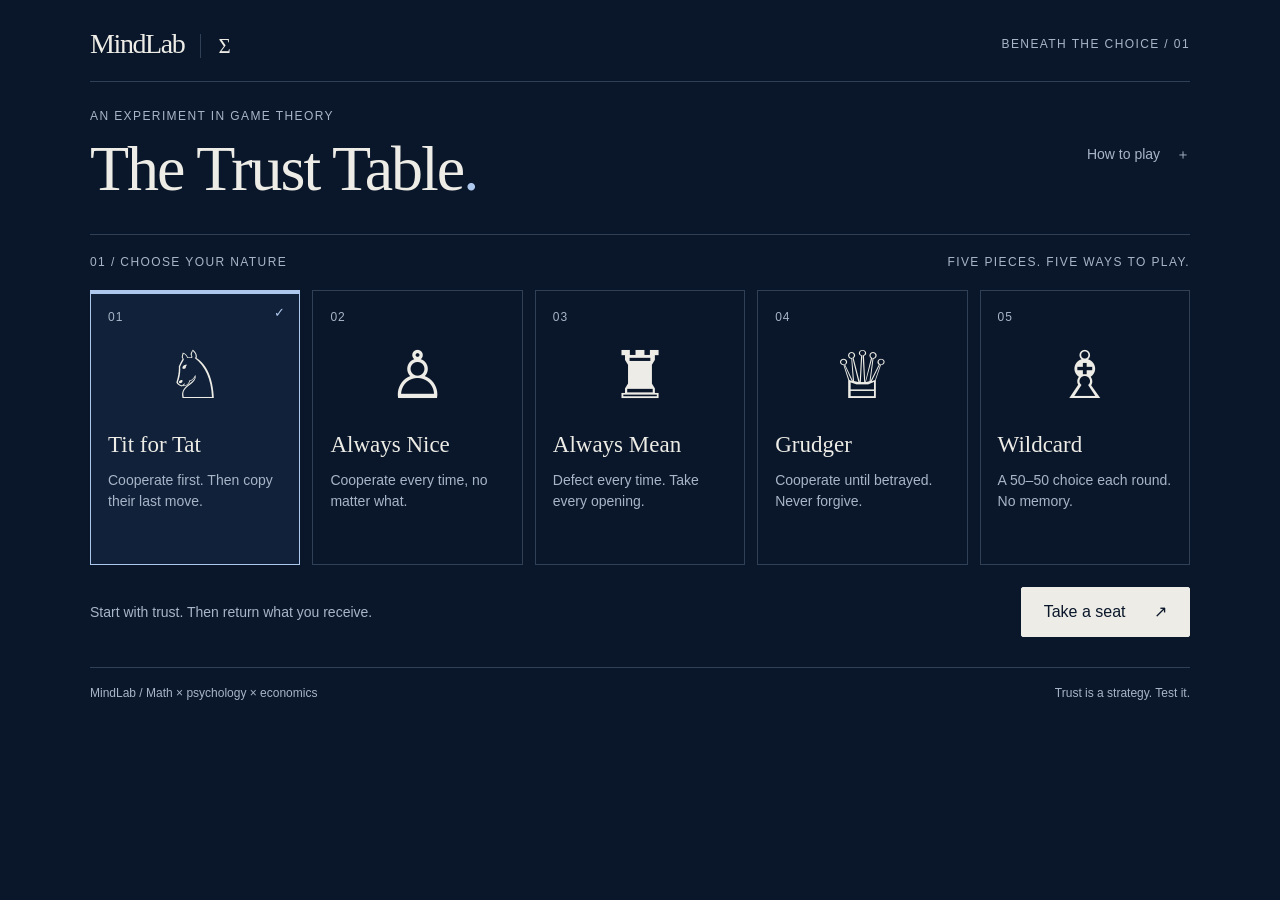
==== game/index.html @ 28acf5f8 "Replace the data lab with The Trust Table Adds the game under game/ exactly as downloaded — index.ht" ====
<!doctype html>
<html lang="en">
<head>
  <meta charset="utf-8"><meta name="viewport" content="width=device-width, initial-scale=1">
  <title>The Trust Table · MindLab</title>
  <meta name="description" content="Five personalities. Twelve encounters. Discover the game theory behind trust at MindLab.">
  <link rel="stylesheet" href="styles.css">
  <script src="engine.js" defer></script><script src="game.js" defer></script>
</head>
<body>
<main class="game">
  <header class="masthead"><a class="brand" href="./" aria-label="MindLab home">MindLab<span class="brand-symbol">Σ</span></a><span class="eyebrow">Beneath the choice / 01</span></header>
  <section class="heading"><div><p class="eyebrow">An experiment in game theory</p><h1>The Trust Table<span>.</span></h1></div><button class="text-button" id="rules-toggle" aria-expanded="false" aria-controls="rules">How to play <span aria-hidden="true">＋</span></button></section>
  <section class="rules" id="rules" hidden><h2>Not chess. A game of choices.</h2><p>Two students share a project. Each round, both secretly choose to <strong>cooperate</strong> (contribute) or <strong>defect</strong> (take advantage). Your piece follows the strategy you choose. Both moves are decided before either is revealed.</p><div class="payoffs"><div><span>Both cooperate</span><strong>3 / 3</strong></div><div><span>You defect, they cooperate</span><strong>5 / 0</strong></div><div><span>You cooperate, they defect</span><strong>0 / 5</strong></div><div><span>Both defect</span><strong>1 / 1</strong></div></div><p class="small">Scores are you / opponent. This simplified model is the repeated Prisoner’s Dilemma. Pieces are personalities, not chess moves. No strategy always wins.</p></section>
  <section id="selection"><div class="section-label"><span>01 / Choose your nature</span><span>Five pieces. Five ways to play.</span></div><div id="strategies" class="strategies" role="group" aria-label="Choose your strategy"></div><div class="start-row"><p id="selection-note">Start with trust. Then return what you receive.</p><button class="primary" id="start">Take a seat <span aria-hidden="true">↗</span></button></div></section>
  <section id="match" hidden aria-label="Game table">
    <div class="section-label"><span id="match-label">02 / At the table</span><span id="round-label">Round 00 / 12</span></div>
    <div class="arena">
      <div class="player"><span class="eyebrow">Your piece</span><h2 id="your-name">Tit for Tat</h2><div class="piece large" id="your-piece" aria-hidden="true">♘</div><span class="move" id="your-move">Ready</span><div class="score"><strong id="your-score">0</strong><span>points</span></div></div>
      <div class="table-center"><span class="eyebrow">The exchange</span><div class="exchange" id="exchange" aria-hidden="true">⇄</div><p id="round-story">A stranger takes the other seat.<br>What happens when your rules meet theirs?</p><span class="small" id="gains">12 rounds · simultaneous choices</span></div>
      <div class="player opponent"><span class="eyebrow">Across the table</span><h2 id="opponent-name">Unknown</h2><div class="piece large" id="opponent-piece" aria-hidden="true">♟</div><span class="move" id="opponent-move">Ready</span><div class="score"><strong id="opponent-score">0</strong><span>points</span></div></div>
    </div>
    <div class="history" aria-label="Round history"><span class="eyebrow">The record</span><div id="history" class="rounds"></div><div class="legend"><span><i class="coop"></i> Cooperate</span><span><i class="defect"></i> Defect</span><span>Top: you · Bottom: opponent</span></div></div>
    <div class="match-controls"><button class="text-button" id="reset">Change piece</button><div><button class="secondary" id="auto">Auto-play</button><button class="primary" id="step">Play a round <span aria-hidden="true">→</span></button></div></div>
    <p class="sr-only" id="announcement" role="status" aria-live="polite"></p>
  </section>
  <section id="results" hidden tabindex="-1"><div class="section-label"><span>03 / Beneath the outcome</span><span id="result-label"></span></div><div class="result-grid"><div><p class="eyebrow" id="reveal-label"></p><h2 id="result-title"></h2><p id="lesson"></p><p class="small" id="math-note"></p></div><div class="counterfactual"><label for="alternative">What if you had chosen…</label><div class="compare-row"><select id="alternative"></select><button id="compare" class="secondary">Compare</button></div><p id="comparison">Replay the same opponent with a different rule.</p><p class="small">Same opponent and random sequence. A reactive opponent responds to your new choices.</p></div></div><button class="primary" id="again">Meet someone new <span aria-hidden="true">↗</span></button></section>
  <footer><span>MindLab / Math × psychology × economics</span><span>Trust is a strategy. Test it.</span></footer>
</main>
<noscript>This game needs JavaScript enabled to run.</noscript>
</body></html>
---- game/styles.css ----
:root{color-scheme:dark;--bg:#0a172a;--panel:#102139;--line:#304057;--ink:#edece6;--muted:#a8b5c8;--blue:#aec8ed;--cooperate:#a6c9c0;--defect:#d9a28d;font-family:Arial,Helvetica,sans-serif;font-size:16px}*{box-sizing:border-box}body{margin:0;background:var(--bg);color:var(--ink)}button,select{font:inherit}button,a,select{-webkit-tap-highlight-color:transparent}button{cursor:pointer}button:disabled{cursor:default;opacity:.4}button:focus-visible,a:focus-visible,select:focus-visible{outline:2px solid var(--blue);outline-offset:5px}button{transition:background .2s,border-color .2s,transform .2s}button:hover:not(:disabled){border-color:var(--blue)}[hidden]{display:none!important}.game{max-width:1180px;margin:auto;padding:28px 40px 20px}.masthead{display:flex;align-items:center;justify-content:space-between;padding-bottom:21px;border-bottom:1px solid var(--line)}.brand{font-family:Georgia,'Times New Roman',serif;font-size:28px;letter-spacing:-1.4px;text-decoration:none;color:var(--ink)}.brand-symbol{font-size:21px;margin-left:16px;border-left:1px solid var(--line);padding-left:17px}.eyebrow,.section-label{font-size:12px;letter-spacing:1.4px;text-transform:uppercase;color:var(--muted);line-height:1.7}.heading{display:flex;justify-content:space-between;align-items:center;padding:24px 0 30px}.heading p{margin:0 0 8px}h1{font-family:Georgia,'Times New Roman',serif;font-weight:400;font-size:clamp(38px,5.3vw,64px);line-height:1.08;letter-spacing:-2px;margin:0}h1>span{color:var(--blue)}h2{font-family:Georgia,'Times New Roman',serif;font-weight:400;font-size:27px;line-height:1.2;margin:12px 0}p{line-height:1.6;color:var(--muted)}.text-button{border:0;background:transparent;color:var(--muted);padding:12px 0;font-size:14px}.text-button span{margin-left:12px}.section-label{display:flex;justify-content:space-between;border-top:1px solid var(--line);padding:17px 0 18px;gap:12px;font-size:12px}.strategies{display:grid;grid-template-columns:repeat(5,1fr);gap:12px}.strategy{position:relative;background:transparent;border:1px solid var(--line);text-align:left;color:var(--ink);padding:19px 17px 23px;min-height:275px;display:flex;flex-direction:column;align-items:flex-start}.strategy[aria-pressed=true]{background:var(--panel);border-color:var(--blue);box-shadow:inset 0 3px 0 var(--blue)}.strategy .number{font-size:12px;color:var(--muted);letter-spacing:1px}.piece{font-family:'DejaVu Sans','Segoe UI Symbol','Apple Symbols',serif;line-height:1;font-weight:400}.strategy .piece{font-size:66px;align-self:center;margin:19px 0 23px;color:var(--ink)}.strategy strong{font-family:Georgia,'Times New Roman',serif;font-weight:400;font-size:23px;display:block;margin-bottom:12px}.strategy .description{font-size:14px;line-height:1.5;color:var(--muted)}.strategy .selected-mark{position:absolute;right:14px;top:14px;font-size:13px;color:var(--blue);opacity:0}.strategy[aria-pressed=true] .selected-mark{opacity:1}.start-row{display:flex;align-items:center;justify-content:space-between;gap:20px;padding:22px 0 30px}.start-row p{font-size:14px}.primary,.secondary{border:1px solid var(--line);padding:14px 22px;min-height:48px;border-radius:2px;line-height:1.2}.primary{background:var(--ink);border-color:var(--ink);color:var(--bg)}.primary:hover:not(:disabled){background:var(--blue)}.primary span{margin-left:24px}.secondary{background:transparent;color:var(--ink)}.rules{border:1px solid var(--line);padding:21px 25px;margin-bottom:25px}.rules h2{margin-top:0}.rules p{max-width:850px}.payoffs{display:grid;grid-template-columns:repeat(4,1fr);gap:16px}.payoffs>div{border-top:1px solid var(--line);padding-top:12px;display:flex;flex-direction:column;gap:10px}.payoffs span{font-size:14px;color:var(--muted)}.payoffs strong{font:27px Georgia,serif}.small{font-size:13px;line-height:1.6;color:var(--muted)}.arena{display:grid;grid-template-columns:1fr 1.12fr 1fr;background:var(--panel);border:1px solid var(--line);padding:26px 22px 23px;min-height:333px}.player{text-align:center}.player h2{font-size:26px;margin:9px 0 15px}.large{font-size:91px;color:var(--ink);display:block;transition:transform .35s}.opponent .large{color:var(--blue)}.move{display:block;font-size:13px;letter-spacing:1px;text-transform:uppercase;margin:13px auto 0;color:var(--muted);min-height:20px}.move[data-move=C]{color:var(--cooperate)}.move[data-move=D]{color:var(--defect)}.score{display:flex;align-items:baseline;justify-content:center;gap:9px;margin-top:12px}.score strong{font:38px Georgia,serif;font-variant-numeric:tabular-nums}.score span{font-size:13px;color:var(--muted)}.table-center{display:flex;flex-direction:column;align-items:center;justify-content:center;text-align:center;border-left:1px solid var(--line);border-right:1px solid var(--line);padding:0 20px}.exchange{font:48px Georgia,serif;color:var(--blue);margin:18px 0 4px}.table-center p{font-family:Georgia,serif;font-size:20px;line-height:1.45;margin:10px 0 18px;color:var(--ink)}.history{padding:20px 0}.rounds{display:grid;grid-template-columns:repeat(12,1fr);gap:9px;margin:13px 0}.round-cell{display:flex;flex-direction:column;gap:5px;align-items:center}.round-cell .turn{color:var(--muted);font-size:12px;margin-top:4px}.token{display:block;width:100%;height:15px;background:#16253a;border:1px solid var(--line);transition:background .3s}.token.coop,.legend .coop{background:var(--cooperate);border-color:var(--cooperate)}.token.defect,.legend .defect{background:var(--defect);border-color:var(--defect)}.legend{display:flex;gap:19px;font-size:12px;color:var(--muted);flex-wrap:wrap}.legend span{display:flex;align-items:center;gap:6px}.legend i{display:inline-block;width:8px;height:8px}.legend span:last-child{margin-left:auto}.match-controls{display:flex;align-items:center;justify-content:space-between;gap:16px;padding:5px 0 26px}.match-controls>div{display:flex;gap:10px}.result-grid{display:grid;grid-template-columns:1.15fr 1fr;gap:45px;padding:0 0 24px}.result-grid h2{font-size:36px;letter-spacing:-.7px}.counterfactual{border-left:1px solid var(--line);padding-left:30px;padding-top:14px}.counterfactual label{display:block;font-family:Georgia,serif;font-size:23px;margin-bottom:20px}.compare-row{display:flex;gap:10px}.compare-row select{min-width:0;flex:1;background:var(--panel);color:var(--ink);border:1px solid var(--line);padding:12px;font-size:14px}.counterfactual p{font-size:15px}.counterfactual .small{font-size:12px}#results{padding-bottom:28px;scroll-margin-top:16px}footer{display:flex;justify-content:space-between;gap:15px;border-top:1px solid var(--line);padding-top:18px;font-size:12px;color:var(--muted)}.sr-only{position:absolute;width:1px;height:1px;overflow:hidden;clip:rect(0,0,0,0);white-space:nowrap}.pulse{animation:step .5s ease}@keyframes step{50%{transform:translateY(-9px)}}@media(prefers-reduced-motion:reduce){*,*:before,*:after{animation:none!important;transition:none!important}}@media(max-width:800px){.game{padding:22px}.strategies{gap:8px}.strategy{padding:15px 11px;min-height:270px}.strategy strong{font-size:20px}.strategy .piece{font-size:55px}.strategy .description{font-size:14px}.result-grid{gap:24px}.counterfactual{padding-left:20px}.heading{padding:24px 0}.masthead>.eyebrow{font-size:10px}}@media(max-width:600px){.game{padding:18px 16px}.masthead>.eyebrow{letter-spacing:1px}.brand{font-size:25px}.brand-symbol{display:none}.heading{align-items:flex-end;gap:10px}.heading .eyebrow{font-size:10px;letter-spacing:1px}h1{font-size:39px;letter-spacing:-1.5px}.heading .text-button{font-size:12px;white-space:nowrap;padding-bottom:5px}.strategies{grid-template-columns:repeat(2,1fr);gap:10px}.strategy{min-height:195px;padding:14px}.strategy .piece{margin:6px 0 12px;font-size:49px}.strategy strong{font-size:23px;margin-bottom:8px}.strategy:last-child{grid-column:1/-1;min-height:115px;display:grid;grid-template-columns:64px 1fr;column-gap:10px}.strategy:last-child .number{display:none}.strategy:last-child .piece{grid-column:1;grid-row:1/3;align-self:center;margin:0}.strategy:last-child strong{grid-column:2;align-self:end}.strategy:last-child .description{grid-column:2}.section-label{font-size:10px;letter-spacing:1px}.section-label span:last-child{text-align:right}.start-row{align-items:flex-start}.start-row p{margin:0;max-width:45%;font-size:13px}.primary,.secondary{padding:13px 16px;font-size:14px}.primary span{margin-left:12px}.arena{padding:20px 9px;grid-template-columns:1fr 1.05fr 1fr;min-height:285px}.player .eyebrow,.table-center .eyebrow{font-size:9px;letter-spacing:1px}.player h2{font-size:20px;min-height:46px;margin:10px 0}.large{font-size:66px}.table-center{padding:0 10px}.table-center p{font-size:16px}.exchange{font-size:32px;margin:12px 0 0}.table-center .small{font-size:11px}.move{font-size:10px;letter-spacing:.6px}.score strong{font-size:31px}.score span{font-size:11px}.rounds{gap:5px}.token{height:12px}.legend{gap:10px;font-size:11px}.legend span:last-child{margin-left:0}.match-controls>div{gap:7px}.match-controls .text-button{font-size:12px}.result-grid{grid-template-columns:1fr;gap:10px}.counterfactual{border-left:0;border-top:1px solid var(--line);padding:20px 0 0}.payoffs{grid-template-columns:repeat(2,1fr)}.rules{padding:18px}.result-grid h2{font-size:31px}footer{font-size:10px;line-height:1.6}footer span:last-child{text-align:right}}
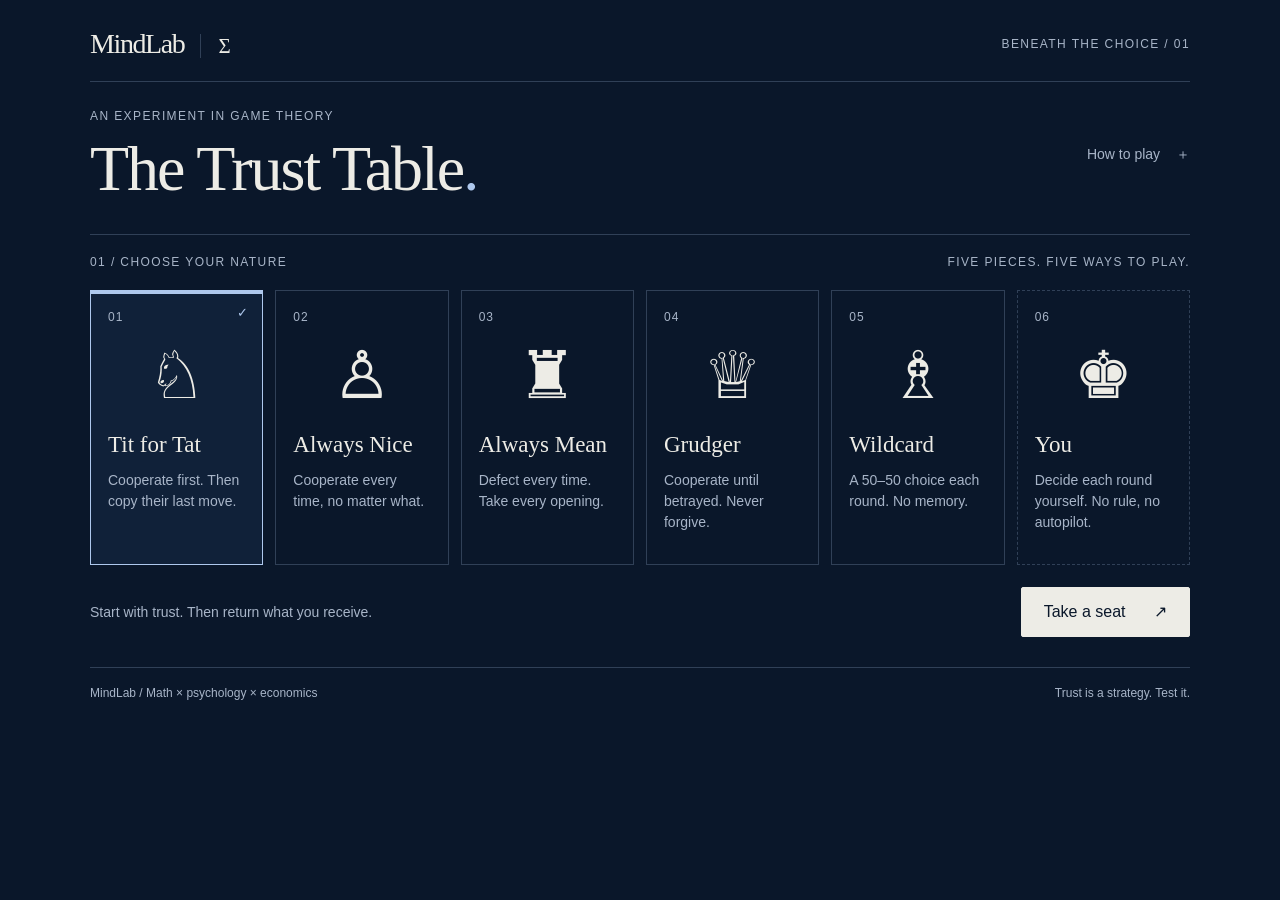
==== commit 7c60f089: "Trust Table: add a play-yourself mode Adds a sixth option where you choose cooperate or defect each " ====
--- a/game/index.html
+++ b/game/index.html
@@ -21,10 +21,11 @@
       <div class="player opponent"><span class="eyebrow">Across the table</span><h2 id="opponent-name">Unknown</h2><div class="piece large" id="opponent-piece" aria-hidden="true">♟</div><span class="move" id="opponent-move">Ready</span><div class="score"><strong id="opponent-score">0</strong><span>points</span></div></div>
     </div>
     <div class="history" aria-label="Round history"><span class="eyebrow">The record</span><div id="history" class="rounds"></div><div class="legend"><span><i class="coop"></i> Cooperate</span><span><i class="defect"></i> Defect</span><span>Top: you · Bottom: opponent</span></div></div>
+    <div class="choice-row" id="choice-row" hidden><span class="eyebrow">Your move — chosen before you see theirs</span><div><button class="secondary choice" id="choose-c">Cooperate</button><button class="secondary choice" id="choose-d">Defect</button></div></div>
     <div class="match-controls"><button class="text-button" id="reset">Change piece</button><div><button class="secondary" id="auto">Auto-play</button><button class="primary" id="step">Play a round <span aria-hidden="true">→</span></button></div></div>
     <p class="sr-only" id="announcement" role="status" aria-live="polite"></p>
   </section>
-  <section id="results" hidden tabindex="-1"><div class="section-label"><span>03 / Beneath the outcome</span><span id="result-label"></span></div><div class="result-grid"><div><p class="eyebrow" id="reveal-label"></p><h2 id="result-title"></h2><p id="lesson"></p><p class="small" id="math-note"></p></div><div class="counterfactual"><label for="alternative">What if you had chosen…</label><div class="compare-row"><select id="alternative"></select><button id="compare" class="secondary">Compare</button></div><p id="comparison">Replay the same opponent with a different rule.</p><p class="small">Same opponent and random sequence. A reactive opponent responds to your new choices.</p></div></div><button class="primary" id="again">Meet someone new <span aria-hidden="true">↗</span></button></section>
+  <section id="results" hidden tabindex="-1"><div class="section-label"><span>03 / Beneath the outcome</span><span id="result-label"></span></div><div class="result-grid"><div><p class="eyebrow" id="reveal-label"></p><h2 id="result-title"></h2><p id="lesson"></p><p class="small" id="math-note"></p><p class="reveal-rule" id="your-rule" hidden></p></div><div class="counterfactual"><label for="alternative">What if you had chosen…</label><div class="compare-row"><select id="alternative"></select><button id="compare" class="secondary">Compare</button></div><p id="comparison">Replay the same opponent with a different rule.</p><p class="small">Same opponent and random sequence. A reactive opponent responds to your new choices.</p></div></div><button class="primary" id="again">Meet someone new <span aria-hidden="true">↗</span></button></section>
   <footer><span>MindLab / Math × psychology × economics</span><span>Trust is a strategy. Test it.</span></footer>
 </main>
 <noscript>This game needs JavaScript enabled to run.</noscript>
--- a/game/styles.css
+++ b/game/styles.css
@@ -1 +1,13 @@
-:root{color-scheme:dark;--bg:#0a172a;--panel:#102139;--line:#304057;--ink:#edece6;--muted:#a8b5c8;--blue:#aec8ed;--cooperate:#a6c9c0;--defect:#d9a28d;font-family:Arial,Helvetica,sans-serif;font-size:16px}*{box-sizing:border-box}body{margin:0;background:var(--bg);color:var(--ink)}button,select{font:inherit}button,a,select{-webkit-tap-highlight-color:transparent}button{cursor:pointer}button:disabled{cursor:default;opacity:.4}button:focus-visible,a:focus-visible,select:focus-visible{outline:2px solid var(--blue);outline-offset:5px}button{transition:background .2s,border-color .2s,transform .2s}button:hover:not(:disabled){border-color:var(--blue)}[hidden]{display:none!important}.game{max-width:1180px;margin:auto;padding:28px 40px 20px}.masthead{display:flex;align-items:center;justify-content:space-between;padding-bottom:21px;border-bottom:1px solid var(--line)}.brand{font-family:Georgia,'Times New Roman',serif;font-size:28px;letter-spacing:-1.4px;text-decoration:none;color:var(--ink)}.brand-symbol{font-size:21px;margin-left:16px;border-left:1px solid var(--line);padding-left:17px}.eyebrow,.section-label{font-size:12px;letter-spacing:1.4px;text-transform:uppercase;color:var(--muted);line-height:1.7}.heading{display:flex;justify-content:space-between;align-items:center;padding:24px 0 30px}.heading p{margin:0 0 8px}h1{font-family:Georgia,'Times New Roman',serif;font-weight:400;font-size:clamp(38px,5.3vw,64px);line-height:1.08;letter-spacing:-2px;margin:0}h1>span{color:var(--blue)}h2{font-family:Georgia,'Times New Roman',serif;font-weight:400;font-size:27px;line-height:1.2;margin:12px 0}p{line-height:1.6;color:var(--muted)}.text-button{border:0;background:transparent;color:var(--muted);padding:12px 0;font-size:14px}.text-button span{margin-left:12px}.section-label{display:flex;justify-content:space-between;border-top:1px solid var(--line);padding:17px 0 18px;gap:12px;font-size:12px}.strategies{display:grid;grid-template-columns:repeat(5,1fr);gap:12px}.strategy{position:relative;background:transparent;border:1px solid var(--line);text-align:left;color:var(--ink);padding:19px 17px 23px;min-height:275px;display:flex;flex-direction:column;align-items:flex-start}.strategy[aria-pressed=true]{background:var(--panel);border-color:var(--blue);box-shadow:inset 0 3px 0 var(--blue)}.strategy .number{font-size:12px;color:var(--muted);letter-spacing:1px}.piece{font-family:'DejaVu Sans','Segoe UI Symbol','Apple Symbols',serif;line-height:1;font-weight:400}.strategy .piece{font-size:66px;align-self:center;margin:19px 0 23px;color:var(--ink)}.strategy strong{font-family:Georgia,'Times New Roman',serif;font-weight:400;font-size:23px;display:block;margin-bottom:12px}.strategy .description{font-size:14px;line-height:1.5;color:var(--muted)}.strategy .selected-mark{position:absolute;right:14px;top:14px;font-size:13px;color:var(--blue);opacity:0}.strategy[aria-pressed=true] .selected-mark{opacity:1}.start-row{display:flex;align-items:center;justify-content:space-between;gap:20px;padding:22px 0 30px}.start-row p{font-size:14px}.primary,.secondary{border:1px solid var(--line);padding:14px 22px;min-height:48px;border-radius:2px;line-height:1.2}.primary{background:var(--ink);border-color:var(--ink);color:var(--bg)}.primary:hover:not(:disabled){background:var(--blue)}.primary span{margin-left:24px}.secondary{background:transparent;color:var(--ink)}.rules{border:1px solid var(--line);padding:21px 25px;margin-bottom:25px}.rules h2{margin-top:0}.rules p{max-width:850px}.payoffs{display:grid;grid-template-columns:repeat(4,1fr);gap:16px}.payoffs>div{border-top:1px solid var(--line);padding-top:12px;display:flex;flex-direction:column;gap:10px}.payoffs span{font-size:14px;color:var(--muted)}.payoffs strong{font:27px Georgia,serif}.small{font-size:13px;line-height:1.6;color:var(--muted)}.arena{display:grid;grid-template-columns:1fr 1.12fr 1fr;background:var(--panel);border:1px solid var(--line);padding:26px 22px 23px;min-height:333px}.player{text-align:center}.player h2{font-size:26px;margin:9px 0 15px}.large{font-size:91px;color:var(--ink);display:block;transition:transform .35s}.opponent .large{color:var(--blue)}.move{display:block;font-size:13px;letter-spacing:1px;text-transform:uppercase;margin:13px auto 0;color:var(--muted);min-height:20px}.move[data-move=C]{color:var(--cooperate)}.move[data-move=D]{color:var(--defect)}.score{display:flex;align-items:baseline;justify-content:center;gap:9px;margin-top:12px}.score strong{font:38px Georgia,serif;font-variant-numeric:tabular-nums}.score span{font-size:13px;color:var(--muted)}.table-center{display:flex;flex-direction:column;align-items:center;justify-content:center;text-align:center;border-left:1px solid var(--line);border-right:1px solid var(--line);padding:0 20px}.exchange{font:48px Georgia,serif;color:var(--blue);margin:18px 0 4px}.table-center p{font-family:Georgia,serif;font-size:20px;line-height:1.45;margin:10px 0 18px;color:var(--ink)}.history{padding:20px 0}.rounds{display:grid;grid-template-columns:repeat(12,1fr);gap:9px;margin:13px 0}.round-cell{display:flex;flex-direction:column;gap:5px;align-items:center}.round-cell .turn{color:var(--muted);font-size:12px;margin-top:4px}.token{display:block;width:100%;height:15px;background:#16253a;border:1px solid var(--line);transition:background .3s}.token.coop,.legend .coop{background:var(--cooperate);border-color:var(--cooperate)}.token.defect,.legend .defect{background:var(--defect);border-color:var(--defect)}.legend{display:flex;gap:19px;font-size:12px;color:var(--muted);flex-wrap:wrap}.legend span{display:flex;align-items:center;gap:6px}.legend i{display:inline-block;width:8px;height:8px}.legend span:last-child{margin-left:auto}.match-controls{display:flex;align-items:center;justify-content:space-between;gap:16px;padding:5px 0 26px}.match-controls>div{display:flex;gap:10px}.result-grid{display:grid;grid-template-columns:1.15fr 1fr;gap:45px;padding:0 0 24px}.result-grid h2{font-size:36px;letter-spacing:-.7px}.counterfactual{border-left:1px solid var(--line);padding-left:30px;padding-top:14px}.counterfactual label{display:block;font-family:Georgia,serif;font-size:23px;margin-bottom:20px}.compare-row{display:flex;gap:10px}.compare-row select{min-width:0;flex:1;background:var(--panel);color:var(--ink);border:1px solid var(--line);padding:12px;font-size:14px}.counterfactual p{font-size:15px}.counterfactual .small{font-size:12px}#results{padding-bottom:28px;scroll-margin-top:16px}footer{display:flex;justify-content:space-between;gap:15px;border-top:1px solid var(--line);padding-top:18px;font-size:12px;color:var(--muted)}.sr-only{position:absolute;width:1px;height:1px;overflow:hidden;clip:rect(0,0,0,0);white-space:nowrap}.pulse{animation:step .5s ease}@keyframes step{50%{transform:translateY(-9px)}}@media(prefers-reduced-motion:reduce){*,*:before,*:after{animation:none!important;transition:none!important}}@media(max-width:800px){.game{padding:22px}.strategies{gap:8px}.strategy{padding:15px 11px;min-height:270px}.strategy strong{font-size:20px}.strategy .piece{font-size:55px}.strategy .description{font-size:14px}.result-grid{gap:24px}.counterfactual{padding-left:20px}.heading{padding:24px 0}.masthead>.eyebrow{font-size:10px}}@media(max-width:600px){.game{padding:18px 16px}.masthead>.eyebrow{letter-spacing:1px}.brand{font-size:25px}.brand-symbol{display:none}.heading{align-items:flex-end;gap:10px}.heading .eyebrow{font-size:10px;letter-spacing:1px}h1{font-size:39px;letter-spacing:-1.5px}.heading .text-button{font-size:12px;white-space:nowrap;padding-bottom:5px}.strategies{grid-template-columns:repeat(2,1fr);gap:10px}.strategy{min-height:195px;padding:14px}.strategy .piece{margin:6px 0 12px;font-size:49px}.strategy strong{font-size:23px;margin-bottom:8px}.strategy:last-child{grid-column:1/-1;min-height:115px;display:grid;grid-template-columns:64px 1fr;column-gap:10px}.strategy:last-child .number{display:none}.strategy:last-child .piece{grid-column:1;grid-row:1/3;align-self:center;margin:0}.strategy:last-child strong{grid-column:2;align-self:end}.strategy:last-child .description{grid-column:2}.section-label{font-size:10px;letter-spacing:1px}.section-label span:last-child{text-align:right}.start-row{align-items:flex-start}.start-row p{margin:0;max-width:45%;font-size:13px}.primary,.secondary{padding:13px 16px;font-size:14px}.primary span{margin-left:12px}.arena{padding:20px 9px;grid-template-columns:1fr 1.05fr 1fr;min-height:285px}.player .eyebrow,.table-center .eyebrow{font-size:9px;letter-spacing:1px}.player h2{font-size:20px;min-height:46px;margin:10px 0}.large{font-size:66px}.table-center{padding:0 10px}.table-center p{font-size:16px}.exchange{font-size:32px;margin:12px 0 0}.table-center .small{font-size:11px}.move{font-size:10px;letter-spacing:.6px}.score strong{font-size:31px}.score span{font-size:11px}.rounds{gap:5px}.token{height:12px}.legend{gap:10px;font-size:11px}.legend span:last-child{margin-left:0}.match-controls>div{gap:7px}.match-controls .text-button{font-size:12px}.result-grid{grid-template-columns:1fr;gap:10px}.counterfactual{border-left:0;border-top:1px solid var(--line);padding:20px 0 0}.payoffs{grid-template-columns:repeat(2,1fr)}.rules{padding:18px}.result-grid h2{font-size:31px}footer{font-size:10px;line-height:1.6}footer span:last-child{text-align:right}}
+:root{color-scheme:dark;--bg:#0a172a;--panel:#102139;--line:#304057;--ink:#edece6;--muted:#a8b5c8;--blue:#aec8ed;--cooperate:#a6c9c0;--defect:#d9a28d;font-family:Arial,Helvetica,sans-serif;font-size:16px}*{box-sizing:border-box}body{margin:0;background:var(--bg);color:var(--ink)}button,select{font:inherit}button,a,select{-webkit-tap-highlight-color:transparent}button{cursor:pointer}button:disabled{cursor:default;opacity:.4}button:focus-visible,a:focus-visible,select:focus-visible{outline:2px solid var(--blue);outline-offset:5px}button{transition:background .2s,border-color .2s,transform .2s}button:hover:not(:disabled){border-color:var(--blue)}[hidden]{display:none!important}.game{max-width:1180px;margin:auto;padding:28px 40px 20px}.masthead{display:flex;align-items:center;justify-content:space-between;padding-bottom:21px;border-bottom:1px solid var(--line)}.brand{font-family:Georgia,'Times New Roman',serif;font-size:28px;letter-spacing:-1.4px;text-decoration:none;color:var(--ink)}.brand-symbol{font-size:21px;margin-left:16px;border-left:1px solid var(--line);padding-left:17px}.eyebrow,.section-label{font-size:12px;letter-spacing:1.4px;text-transform:uppercase;color:var(--muted);line-height:1.7}.heading{display:flex;justify-content:space-between;align-items:center;padding:24px 0 30px}.heading p{margin:0 0 8px}h1{font-family:Georgia,'Times New Roman',serif;font-weight:400;font-size:clamp(38px,5.3vw,64px);line-height:1.08;letter-spacing:-2px;margin:0}h1>span{color:var(--blue)}h2{font-family:Georgia,'Times New Roman',serif;font-weight:400;font-size:27px;line-height:1.2;margin:12px 0}p{line-height:1.6;color:var(--muted)}.text-button{border:0;background:transparent;color:var(--muted);padding:12px 0;font-size:14px}.text-button span{margin-left:12px}.section-label{display:flex;justify-content:space-between;border-top:1px solid var(--line);padding:17px 0 18px;gap:12px;font-size:12px}.strategies{display:grid;grid-template-columns:repeat(6,1fr);gap:12px}.strategy{position:relative;background:transparent;border:1px solid var(--line);text-align:left;color:var(--ink);padding:19px 17px 23px;min-height:275px;display:flex;flex-direction:column;align-items:flex-start}.strategy[aria-pressed=true]{background:var(--panel);border-color:var(--blue);box-shadow:inset 0 3px 0 var(--blue)}.strategy .number{font-size:12px;color:var(--muted);letter-spacing:1px}.piece{font-family:'DejaVu Sans','Segoe UI Symbol','Apple Symbols',serif;line-height:1;font-weight:400}.strategy .piece{font-size:66px;align-self:center;margin:19px 0 23px;color:var(--ink)}.strategy strong{font-family:Georgia,'Times New Roman',serif;font-weight:400;font-size:23px;display:block;margin-bottom:12px}.strategy .description{font-size:14px;line-height:1.5;color:var(--muted)}.strategy .selected-mark{position:absolute;right:14px;top:14px;font-size:13px;color:var(--blue);opacity:0}.strategy[aria-pressed=true] .selected-mark{opacity:1}.start-row{display:flex;align-items:center;justify-content:space-between;gap:20px;padding:22px 0 30px}.start-row p{font-size:14px}.primary,.secondary{border:1px solid var(--line);padding:14px 22px;min-height:48px;border-radius:2px;line-height:1.2}.primary{background:var(--ink);border-color:var(--ink);color:var(--bg)}.primary:hover:not(:disabled){background:var(--blue)}.primary span{margin-left:24px}.secondary{background:transparent;color:var(--ink)}.rules{border:1px solid var(--line);padding:21px 25px;margin-bottom:25px}.rules h2{margin-top:0}.rules p{max-width:850px}.payoffs{display:grid;grid-template-columns:repeat(4,1fr);gap:16px}.payoffs>div{border-top:1px solid var(--line);padding-top:12px;display:flex;flex-direction:column;gap:10px}.payoffs span{font-size:14px;color:var(--muted)}.payoffs strong{font:27px Georgia,serif}.small{font-size:13px;line-height:1.6;color:var(--muted)}.arena{display:grid;grid-template-columns:1fr 1.12fr 1fr;background:var(--panel);border:1px solid var(--line);padding:26px 22px 23px;min-height:333px}.player{text-align:center}.player h2{font-size:26px;margin:9px 0 15px}.large{font-size:91px;color:var(--ink);display:block;transition:transform .35s}.opponent .large{color:var(--blue)}.move{display:block;font-size:13px;letter-spacing:1px;text-transform:uppercase;margin:13px auto 0;color:var(--muted);min-height:20px}.move[data-move=C]{color:var(--cooperate)}.move[data-move=D]{color:var(--defect)}.score{display:flex;align-items:baseline;justify-content:center;gap:9px;margin-top:12px}.score strong{font:38px Georgia,serif;font-variant-numeric:tabular-nums}.score span{font-size:13px;color:var(--muted)}.table-center{display:flex;flex-direction:column;align-items:center;justify-content:center;text-align:center;border-left:1px solid var(--line);border-right:1px solid var(--line);padding:0 20px}.exchange{font:48px Georgia,serif;color:var(--blue);margin:18px 0 4px}.table-center p{font-family:Georgia,serif;font-size:20px;line-height:1.45;margin:10px 0 18px;color:var(--ink)}.history{padding:20px 0}.rounds{display:grid;grid-template-columns:repeat(12,1fr);gap:9px;margin:13px 0}.round-cell{display:flex;flex-direction:column;gap:5px;align-items:center}.round-cell .turn{color:var(--muted);font-size:12px;margin-top:4px}.token{display:block;width:100%;height:15px;background:#16253a;border:1px solid var(--line);transition:background .3s}.token.coop,.legend .coop{background:var(--cooperate);border-color:var(--cooperate)}.token.defect,.legend .defect{background:var(--defect);border-color:var(--defect)}.legend{display:flex;gap:19px;font-size:12px;color:var(--muted);flex-wrap:wrap}.legend span{display:flex;align-items:center;gap:6px}.legend i{display:inline-block;width:8px;height:8px}.legend span:last-child{margin-left:auto}.match-controls{display:flex;align-items:center;justify-content:space-between;gap:16px;padding:5px 0 26px}.match-controls>div{display:flex;gap:10px}.result-grid{display:grid;grid-template-columns:1.15fr 1fr;gap:45px;padding:0 0 24px}.result-grid h2{font-size:36px;letter-spacing:-.7px}.counterfactual{border-left:1px solid var(--line);padding-left:30px;padding-top:14px}.counterfactual label{display:block;font-family:Georgia,serif;font-size:23px;margin-bottom:20px}.compare-row{display:flex;gap:10px}.compare-row select{min-width:0;flex:1;background:var(--panel);color:var(--ink);border:1px solid var(--line);padding:12px;font-size:14px}.counterfactual p{font-size:15px}.counterfactual .small{font-size:12px}#results{padding-bottom:28px;scroll-margin-top:16px}footer{display:flex;justify-content:space-between;gap:15px;border-top:1px solid var(--line);padding-top:18px;font-size:12px;color:var(--muted)}.sr-only{position:absolute;width:1px;height:1px;overflow:hidden;clip:rect(0,0,0,0);white-space:nowrap}.pulse{animation:step .5s ease}@keyframes step{50%{transform:translateY(-9px)}}@media(prefers-reduced-motion:reduce){*,*:before,*:after{animation:none!important;transition:none!important}}@media(max-width:800px){.game{padding:22px}.strategies{gap:8px}.strategy{padding:15px 11px;min-height:270px}.strategy strong{font-size:20px}.strategy .piece{font-size:55px}.strategy .description{font-size:14px}.result-grid{gap:24px}.counterfactual{padding-left:20px}.heading{padding:24px 0}.masthead>.eyebrow{font-size:10px}}@media(max-width:600px){.game{padding:18px 16px}.masthead>.eyebrow{letter-spacing:1px}.brand{font-size:25px}.brand-symbol{display:none}.heading{align-items:flex-end;gap:10px}.heading .eyebrow{font-size:10px;letter-spacing:1px}h1{font-size:39px;letter-spacing:-1.5px}.heading .text-button{font-size:12px;white-space:nowrap;padding-bottom:5px}.strategies{grid-template-columns:repeat(2,1fr);gap:10px}.strategy{min-height:195px;padding:14px}.strategy .piece{margin:6px 0 12px;font-size:49px}.strategy strong{font-size:23px;margin-bottom:8px}.strategy:last-child{grid-column:1/-1;min-height:115px;display:grid;grid-template-columns:64px 1fr;column-gap:10px}.strategy:last-child .number{display:none}.strategy:last-child .piece{grid-column:1;grid-row:1/3;align-self:center;margin:0}.strategy:last-child strong{grid-column:2;align-self:end}.strategy:last-child .description{grid-column:2}.section-label{font-size:10px;letter-spacing:1px}.section-label span:last-child{text-align:right}.start-row{align-items:flex-start}.start-row p{margin:0;max-width:45%;font-size:13px}.primary,.secondary{padding:13px 16px;font-size:14px}.primary span{margin-left:12px}.arena{padding:20px 9px;grid-template-columns:1fr 1.05fr 1fr;min-height:285px}.player .eyebrow,.table-center .eyebrow{font-size:9px;letter-spacing:1px}.player h2{font-size:20px;min-height:46px;margin:10px 0}.large{font-size:66px}.table-center{padding:0 10px}.table-center p{font-size:16px}.exchange{font-size:32px;margin:12px 0 0}.table-center .small{font-size:11px}.move{font-size:10px;letter-spacing:.6px}.score strong{font-size:31px}.score span{font-size:11px}.rounds{gap:5px}.token{height:12px}.legend{gap:10px;font-size:11px}.legend span:last-child{margin-left:0}.match-controls>div{gap:7px}.match-controls .text-button{font-size:12px}.result-grid{grid-template-columns:1fr;gap:10px}.counterfactual{border-left:0;border-top:1px solid var(--line);padding:20px 0 0}.payoffs{grid-template-columns:repeat(2,1fr)}.rules{padding:18px}.result-grid h2{font-size:31px}footer{font-size:10px;line-height:1.6}footer span:last-child{text-align:right}}
+/* --- play-yourself mode --- */
+.strategy[data-id=you]{border-style:dashed}
+.strategy[data-id=you][aria-pressed=true]{border-style:solid}
+.choice-row{display:flex;align-items:center;justify-content:space-between;gap:16px;flex-wrap:wrap;padding:16px 0 4px;border-top:1px solid var(--line)}
+.choice-row>div{display:flex;gap:10px}
+.choice{min-width:150px}
+#choose-c:hover:not(:disabled){border-color:var(--cooperate);color:var(--cooperate)}
+#choose-d:hover:not(:disabled){border-color:var(--defect);color:var(--defect)}
+.reveal-rule{border-top:1px solid var(--line);margin-top:16px;padding-top:14px;font-size:15px;color:var(--ink)}
+.reveal-rule strong{font-family:Georgia,serif;font-weight:400;color:var(--blue)}
+@media(max-width:800px){.strategies{grid-template-columns:repeat(3,1fr)}}
+@media(max-width:600px){.choice{flex:1;min-width:0}.choice-row>div{width:100%}}
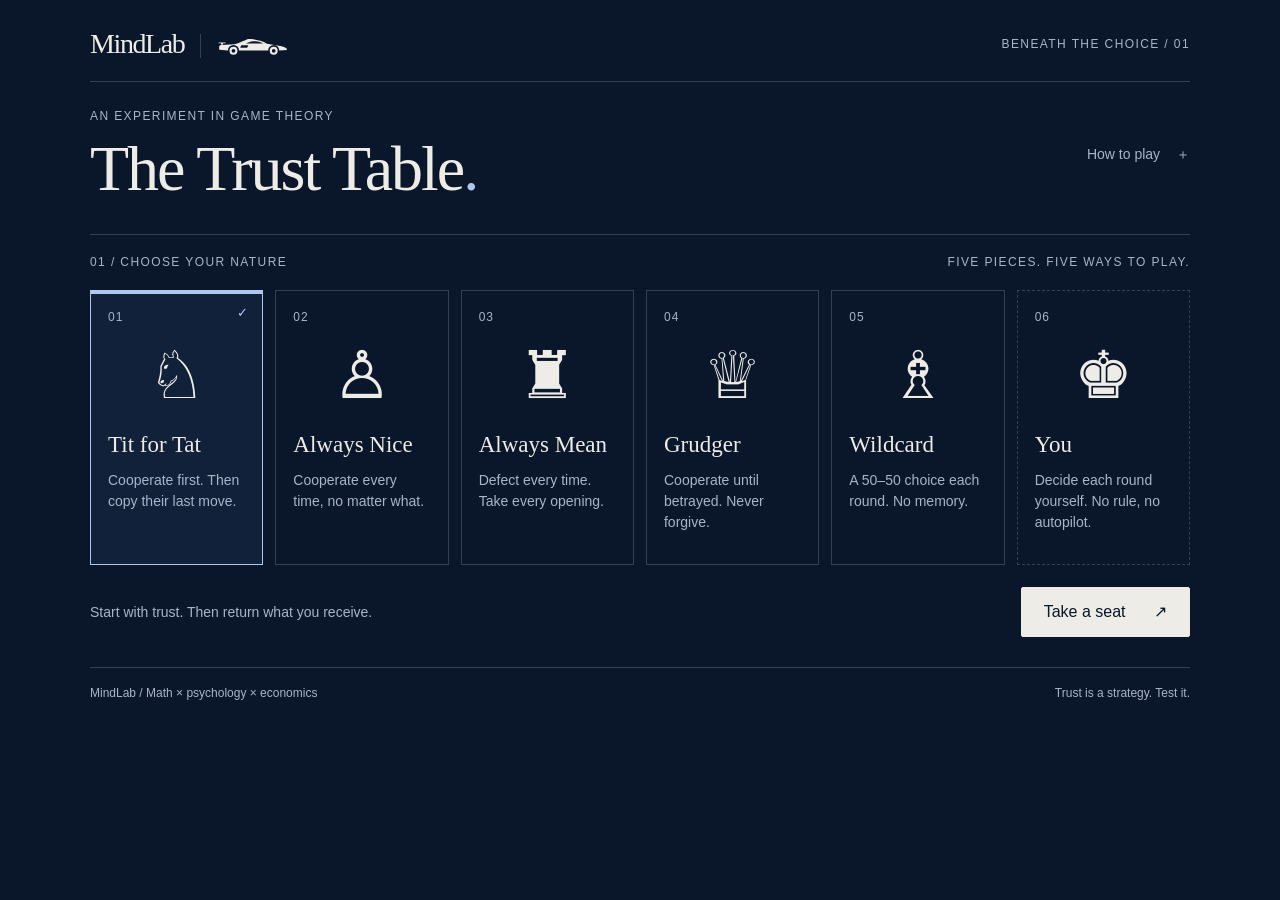
==== commit 2d7fcde4: "Swap the Σ logo in the game and runner headers for a Pagani car Co-Authored-By: Claude Opus 5.5 (1M " ====
--- a/game/index.html
+++ b/game/index.html
@@ -9,7 +9,7 @@
 </head>
 <body>
 <main class="game">
-  <header class="masthead"><a class="brand" href="./" aria-label="MindLab home">MindLab<span class="brand-symbol">Σ</span></a><span class="eyebrow">Beneath the choice / 01</span></header>
+  <header class="masthead"><a class="brand" href="./" aria-label="MindLab home">MindLab<span class="brand-symbol"><svg viewBox="0 0 120 34" width="70" height="20" fill="currentColor" role="img" aria-label="Pagani hypercar" style="vertical-align:-2px"><path fill-rule="evenodd" d="M2 25V20C2 18 3.5 17 6 16.8L28 15.6C35 15.2 40 11 47 9L50 7.2C54 6.6 58 6.8 62 7.6C71 8.6 78 11.5 84 15L104 18.2C111 19.3 116 21 118 23.5V25.6L105 26.5A9.5 9.5 0 0 0 86 26.5H36A9.5 9.5 0 0 0 17 26.5ZM48 14.3C53 11.3 58 10.3 64 10.4C70 10.6 74 12 78 14.5ZM40 17.6L52 17.3L50 21.5H38Z"/><path d="M1 12.5H13V14H9L8 16.6H5.5L5 14H1Z"/><path fill-rule="evenodd" d="M95.5 20.2a6.8 6.8 0 1 1 0 13.6a6.8 6.8 0 1 1 0-13.6ZM95.5 23.8a3.2 3.2 0 1 0 0 6.4a3.2 3.2 0 1 0 0-6.4ZM26.5 20.2a6.8 6.8 0 1 1 0 13.6a6.8 6.8 0 1 1 0-13.6ZM26.5 23.8a3.2 3.2 0 1 0 0 6.4a3.2 3.2 0 1 0 0-6.4Z"/></svg></span></a><span class="eyebrow">Beneath the choice / 01</span></header>
   <section class="heading"><div><p class="eyebrow">An experiment in game theory</p><h1>The Trust Table<span>.</span></h1></div><button class="text-button" id="rules-toggle" aria-expanded="false" aria-controls="rules">How to play <span aria-hidden="true">＋</span></button></section>
   <section class="rules" id="rules" hidden><h2>Not chess. A game of choices.</h2><p>Two students share a project. Each round, both secretly choose to <strong>cooperate</strong> (contribute) or <strong>defect</strong> (take advantage). Your piece follows the strategy you choose. Both moves are decided before either is revealed.</p><div class="payoffs"><div><span>Both cooperate</span><strong>3 / 3</strong></div><div><span>You defect, they cooperate</span><strong>5 / 0</strong></div><div><span>You cooperate, they defect</span><strong>0 / 5</strong></div><div><span>Both defect</span><strong>1 / 1</strong></div></div><p class="small">Scores are you / opponent. This simplified model is the repeated Prisoner’s Dilemma. Pieces are personalities, not chess moves. No strategy always wins.</p></section>
   <section id="selection"><div class="section-label"><span>01 / Choose your nature</span><span>Five pieces. Five ways to play.</span></div><div id="strategies" class="strategies" role="group" aria-label="Choose your strategy"></div><div class="start-row"><p id="selection-note">Start with trust. Then return what you receive.</p><button class="primary" id="start">Take a seat <span aria-hidden="true">↗</span></button></div></section>
